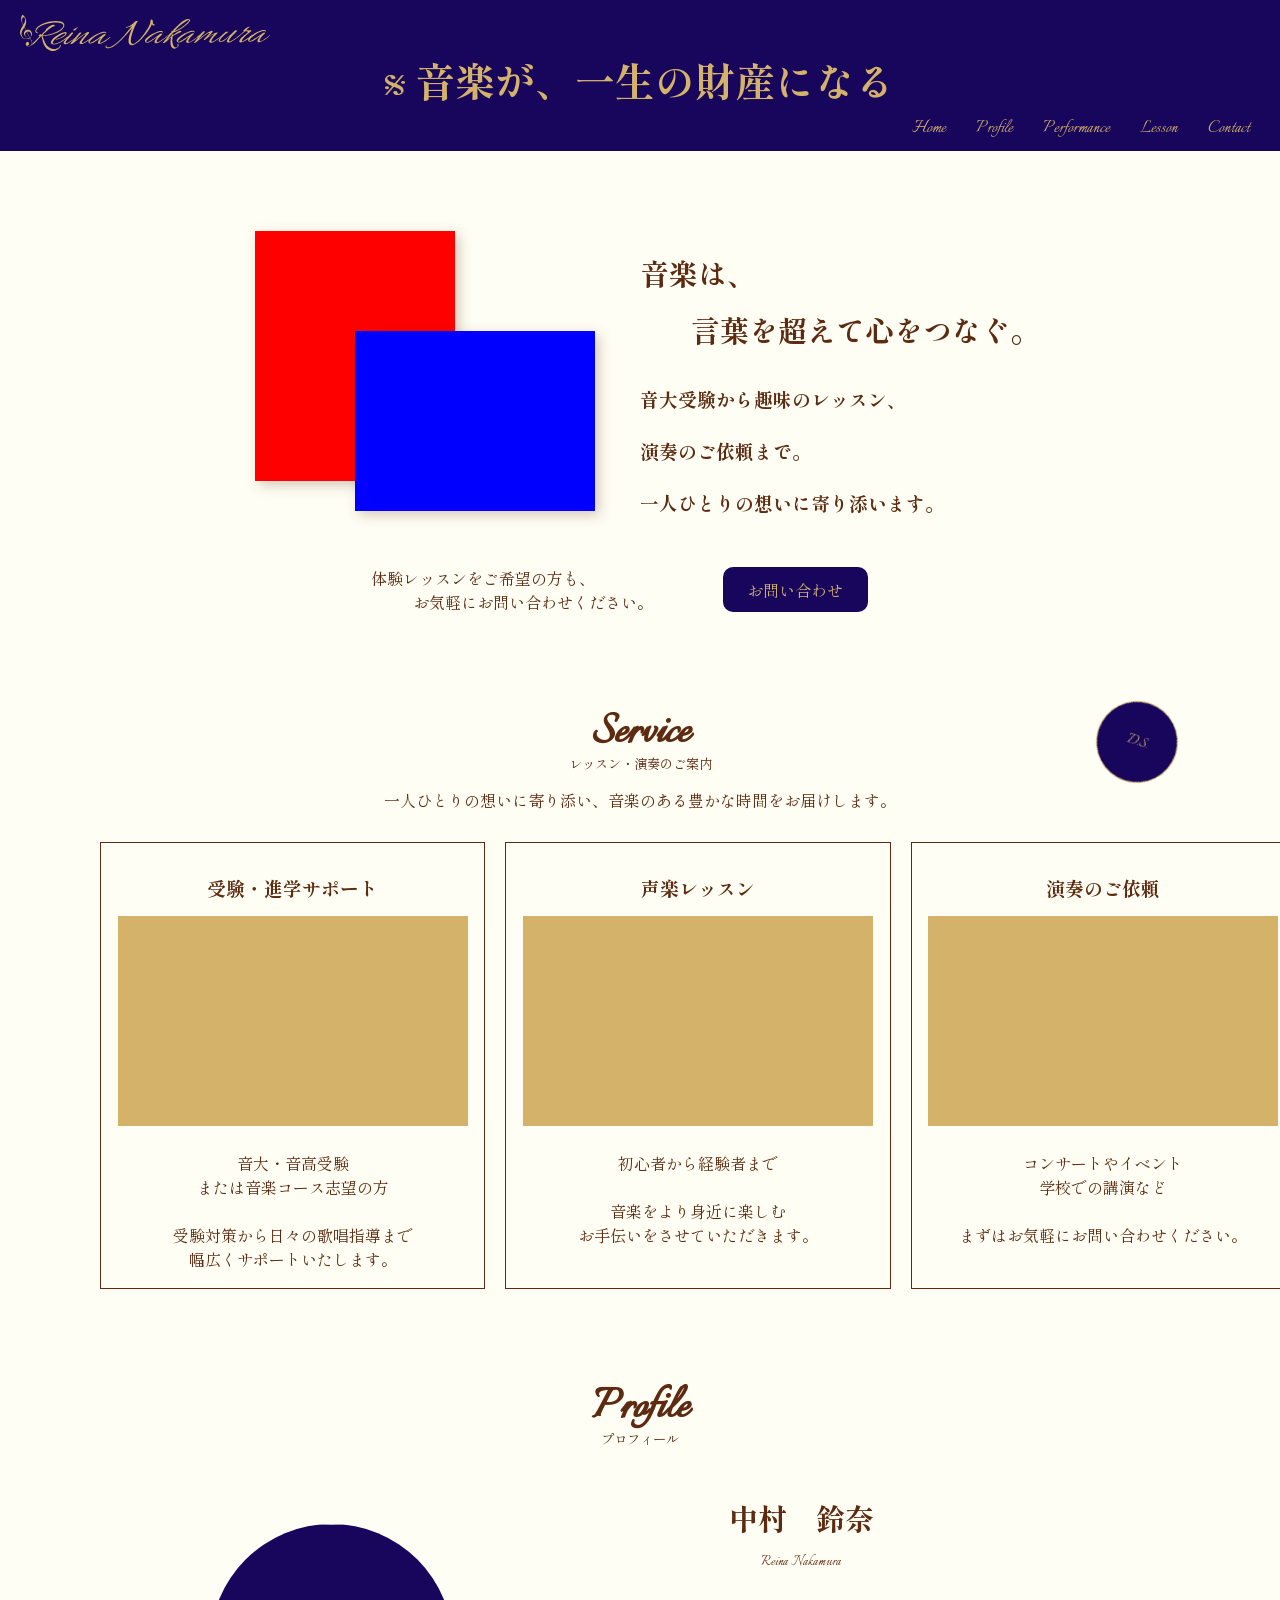
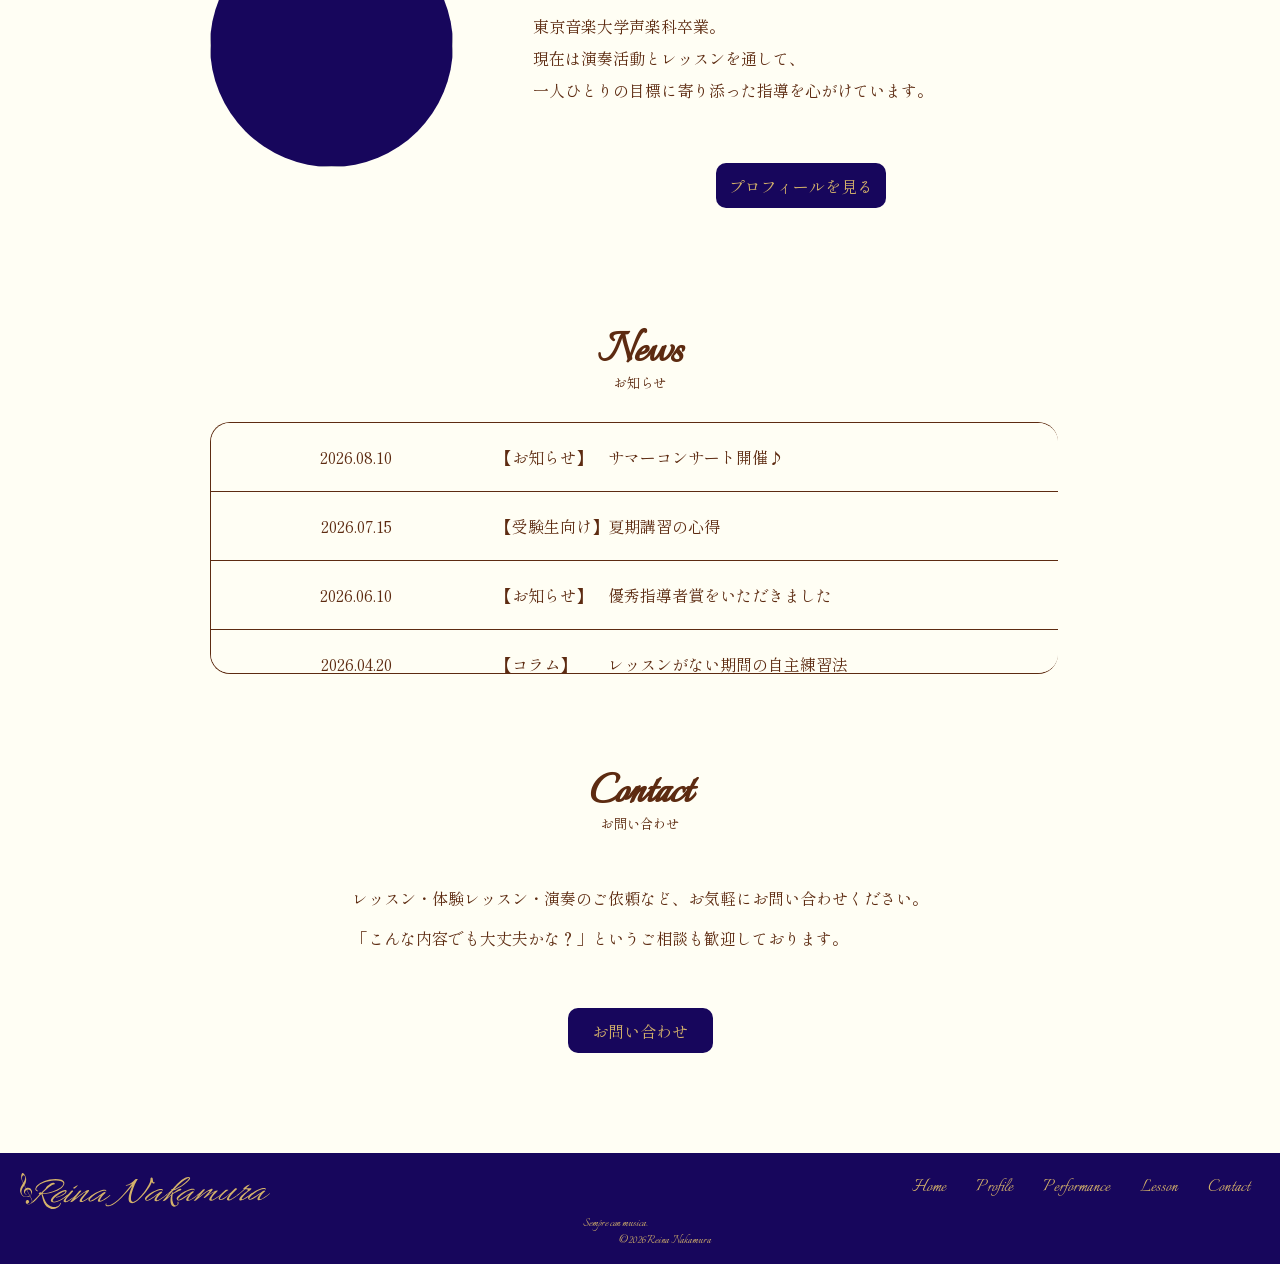
==== index.html @ 7257849a "Add files via upload" ====
<html>

<head>
    <meta charset="utf-8">
    <title>中村鈴奈　公式ウェブサイト</title>
    <link href="css/reset.css" rel="stylesheet" type="text/css">
    <link href="css/style.css" rel="stylesheet" type="text/css">
    <link href="css/anime.css" rel="stylesheet" type="text/css">
    <link rel="preconnect" href="https://fonts.googleapis.com">
    <link rel="preconnect" href="https://fonts.gstatic.com" crossorigin>
    <link
        href="https://fonts.googleapis.com/css2?family=Italianno&family=Shippori+Mincho:wght@400;500;600;700;800&display=swap"
        rel="stylesheet">
    <link rel="icon" type="image/x-icon" href="images/favicon.ico">
    <link rel="icon" type="image/png" sizes="16x16" href="images/favicon-16x16.png">
    <link rel="icon" type="image/png" sizes="32x32" href="images/favicon-32x32.png">
    <link rel="icon" type="image/png" sizes="48x48" href="images/favicon-48x48.png">
    <link rel="apple-touch-icon" sizes="180x180" href="images/apple-touch-icon-180x180.png">
    <link rel="manifest" href="images/site.webmanifest">
    <meta name="msapplication-config" content="/browserconfig.xml">
    <meta name="viewport" content="width=device-width, initial-scale=1.0">
</head>

<body>
    <header>
        <h1 class="logo"><img src="images/logo.svg" alt="中村鈴奈　公式ウェブサイト"></h1>
        <div class="header_title">
            <img src="images/segno.png" id="segno">
            <h2>音楽が、一生の財産になる</h2>
        </div>
        <input type="checkbox" id="menu-btn-check">
        <label for="menu-btn-check" class="menu-btn"><span></span></label>
        <nav class="nav">
            <li><a href="#fv" lang="en">Home</a></li>
            <li><a href="#profile" lang="en">Profile</a></li>
            <li><a href="#service" lang="en">Performance</a></li>
            <li><a href="#service" lang="en">Lesson</a></li>
            <li><a href="#contact" lang="en">Contact</a></li>
        </nav>
    </header>
    <main>
        <section id="fv" class="inner">
            <div class="fv">
                <div class="fv_img">
                    <div class="fvimg1"></div>
                    <div class="fvimg2"></div>
                </div>
                <div class="fv_text">
                    <h2 class="fv1">音楽は、</h2>
                    <h2 class="fv2">言葉を超えて心をつなぐ。</h2>
                    <h3 class="fv3">音大受験から趣味のレッスン、</h3>
                    <h3 class="fv4">演奏のご依頼まで。</h3>
                    <h3 class="fv5">一人ひとりの想いに寄り添います。</h3>
                </div>
            </div>
            <div class="fv_bottom">
                <div class="fv_bottom_left">
                    <p class="fv6">体験レッスンをご希望の方も、</p>
                    <p class="fv6_1">お気軽にお問い合わせください。</p>
                </div>
                <p class="fv7"><a href="contact/contact.html">お問い合わせ</a></p>
            </div>

        </section>
        <section id="service">
            <div class="sectiontitle">
                <h2 lang="en">Service</h2>
                <small>レッスン・演奏のご案内</small>
                <p>一人ひとりの想いに寄り添い、音楽のある豊かな時間をお届けします。</p>
            </div>
            <div class="service_grid">
                <a href="lesson/lesson.html" class="service_link">
                    <div class="service1">
                        <h3>受験・進学サポート</h3>
                        <div class="service_img"></div>
                        <div class="text1">
                            <p>音大・音高受験</p>
                            <p>または音楽コース志望の方</p><br>
                            <p>受験対策から日々の歌唱指導まで</p>
                            <p>幅広くサポートいたします。</p>
                        </div>
                    </div>
                </a>
                <a href="lesson/lesson.html" class="service_link">
                    <div class="service2">
                        <h3>声楽レッスン</h3>
                        <div class="service_img"></div>
                        <div class="text2">
                            <p>初心者から経験者まで</p><br>
                            <p>音楽をより身近に楽しむ</p>
                            <p>お手伝いをさせていただきます。</p>
                        </div>
                    </div>
                </a>
                <a href="performance/performance.html" class="service_link">
                    <div class="service3">
                        <h3>演奏のご依頼</h3>
                        <div class="service_img"></div>
                        <div class="text3">
                            <p>コンサートやイベント</p>
                            <p>学校での講演など</p><br>
                            <p>まずはお気軽にお問い合わせください。</p>
                        </div>
                    </div>
                </a>
            </div>
        </section>
        <section id="profile" class="inner">
            <div class="sectiontitle">
                <h2 lang="en">Profile</h2>
                <small>プロフィール</small>
            </div>
            <div class="profile_wrap">
                <div class="profile_img">
                    <img src="../../../../Downloads/1638365400811.jpg">
                </div>
                <div class="profile_text">
                    <div class="profile_name">
                        <h2>中村　鈴奈</h2>
                        <p lang="en">Reina Nakamura</p>
                    </div><br>
                    <p>東京音楽大学声楽科卒業。</p>
                    <p>現在は演奏活動とレッスンを通して、</p>
                    <p>一人ひとりの目標に寄り添った指導を心がけています。</p><br>
                    <a href="profile/profile.html">
                        <p class="profile_btn">プロフィールを見る</p>
                    </a>
                </div>
            </div>
        </section>
        <section id="news" class="inner">
            <div class="sectiontitle">
                <h2 lang="en">News</h2>
                <small>お知らせ</small>
            </div>
            <div class="news-flame">
                <div class="news-list">
                    <dl>
                        <dt>2026.08.10</dt>
                        <dd>【お知らせ】　サマーコンサート開催♪</dd>
                    </dl>
                    <dl>
                        <dt>2026.07.15</dt>
                        <dd>【受験生向け】夏期講習の心得</dd>
                    </dl>
                    <dl>
                        <dt>2026.06.10</dt>
                        <dd>【お知らせ】　優秀指導者賞をいただきました</dd>
                    </dl>
                    <dl>
                        <dt>2026.04.20</dt>
                        <dd>【コラム】　　レッスンがない期間の自主練習法</dd>
                    </dl>
                    <dl>
                        <dt>2026.04.01</dt>
                        <dd>【コラム】　　新学期スタート！</dd>
                    </dl>
                </div>
                <div class="scroll-space"></div>
            </div>
        </section>
        <section id="contact" class="inner">
            <div class="sectiontitle">
                <h2 lang="en">Contact</h2>
                <small>お問い合わせ</small>
            </div>
            <div class="contacttext">
                <p>レッスン・体験レッスン・演奏のご依頼など、お気軽にお問い合わせください。</p>
                <p>「こんな内容でも大丈夫かな？」というご相談も歓迎しております。</p>
            </div>
            <p class="contact_btn"><a href="contact/contact.html">お問い合わせ</a></p>
        </section>
        <div class="back_to_top">
            <a href="#segno">
                <p lang="en">D.S.</p>
            </a>
        </div>
    </main>
    <footer>
        <div>
            <h1 class="logo"><a href="#segno"><img src="images/logo.svg" alt="中村鈴奈　公式ウェブサイト"></a></h1>
            <nav>
                <li><a href="#segno" lang="en">Home</a></li>
                <li><a href="#profile" lang="en">Profile</a></li>
                <li><a href="#service" lang="en">Performance</a></li>
                <li><a href="#service" lang="en">Lesson</a></li>
                <li><a href="#contact" lang="en">Contact</a></li>
            </nav>
        </div>
        <p>
            <small class="italiano" lang="en">Sempre con musica.</small><br>
            <small class="copylight" lang="en">&copy;2026 Reina Nakamura</small>
        </p>
    </footer>
    <script src="js/jquery-4.0.0.min.js"></script>
    <script src="js/main.js"></script>
</body>

</html>
---- css/style.css ----
html {
    font-family: "Shippori Mincho", serif;
    background: #fffef4;
    color: #5d2b11;
    font-size: 62.5%;
    scroll-behavior: smooth;
}

:lang(en) {
    font-family: "Italianno", cursive;
}

body {
    font-size: 1.6rem;
}

a {
    color: #d4b26a;
}

h2 {
    font-size: 2.9rem;
}

h2:lang(en) {
    font-size: 5rem;
    line-height: 0.8;
}

#menu-btn-check {
    display: none;
}

header {
    width: 100vw;
    background: #17065c;
    color: #d4b26a;
}

header h1 img {
    width: 250px;
    padding: 15px 0 0 20px;
}

.header_title {
    display: flex;
    justify-content: center;
    align-items: center;
}

.header_title img {
    width: 20px;
    height: 20px;
    padding: 10px 10px 0 0;
}

header h2 {
    font-size: 4rem;
}

header nav {
    display: flex;
    justify-content: flex-end;
    padding: 0 15px 10px 15px;
}

header li {
    padding: 0 15px 0;
    font-size: 2rem;
}

#segno {
    scroll-margin-top: 65px;
}

.inner {
    max-width: 860px;
    width: min(90%, 860px);
    margin: auto;
}

#fv {
    margin-top: 100px;
}

.fv {
    display: grid;
    grid-template-columns: 1fr 1fr;
}

.fv_img {
    display: grid;
    position: relative;
    width: 100%;
    justify-items: center;
    gap: 12px;
}

.fvimg1 {
    width: 200px;
    height: 250px;
    background: red;
    position: relative;
    transform: translateX(-70px)translateY(-20px);
    box-shadow: 4px 4px 12px rgba(93, 43, 17, .25);
}

.fvimg2 {
    width: 240px;
    height: 180px;
    background: blue;
    position: absolute;
    transform: translateX(50px)translateY(80px);
    box-shadow: 4px 4px 12px rgba(93, 43, 17, .25);
}

.fv_text {
    display: grid;
    gap: 25px;
}

.fv1 {
    justify-self: start;
}

.fv2 {
    justify-self: start;
    margin-left: 4vw;
    transform: translateY(-10px);
}

.fv3,
.fv4,
.fv5 {
    justify-self: start;
}

.fv_bottom {
    display: flex;
    justify-content: center;
    align-items: center;
    margin-top: 50px;
    gap: 70px;
}

.fv7 {
    display: grid;
    width: 145px;
    height: 45px;
    background-color: #17065c;
    color: #d4b26a;
    border-radius: 10px;
}

.fv7 a {
    display: grid;
    place-items: center;
    width: 100%;
    height: 100%;
}

.fv6 {
    text-align: center;
    transform: translateX(-50px);
}

.fv6_1 {
    text-align: center;
}

.contact_btn {
    display: flex;
    width: 145px;
    height: 45px;
    background-color: #17065c;
    color: #d4b26a;
    justify-content: center;
    align-items: center;
    border-radius: 10px;
    margin-top: 50px;
}

#service {
    margin-top: 100px;
}

.sectiontitle {
    display: block;
    text-align: center;
    margin-bottom: 30px;
}

.sectiontitle small {
    display: block;
    margin-bottom: 15px;
}

.service_grid {
    display: grid;
    grid-template-columns: repeat(3, 1fr);
    gap: 10px 20px;
    justify-content: space-evenly;
    margin: 0 100px;
}

.service_img {
    width: 350px;
    aspect-ratio: 5/3;
    background-color: #d4b26a;
    margin: 10px auto 25px;
}

.service1,
.service2,
.service3 {
    padding: clamp(10px, 1.3vw, 38px);
}

.service1 h3,
.service2 h3,
.service3 h3 {
    text-align: center;
    margin: 1.5rem 0;
}

.text1 {
    text-align: center;
}

.text2,
.text3 {
    text-align: center;
}

#profile {
    margin-top: 100px;
}

.profile_wrap {
    display: flex;
    align-items: center;
    justify-content: space-between;
    gap: 80px;
}

.profile_img {
    width: 350px;
    aspect-ratio: 1;
    background-color: #17065c;
    border-radius: 50%;
    transform: translateY(-10px);
}

.profile_img img {
    width: 100%;
    height: 100%;
    object-fit: cover;
    border-radius: 50%;
}

.profile_name {
    text-align: center;
}

.profile_text {
    width: clamp(90%, 430px, 500px);
    margin-top: 10px;
    line-height: 2;
}

.profile_btn {
    display: flex;
    width: 170px;
    height: 45px;
    background-color: #17065c;
    color: #d4b26a;
    justify-content: center;
    align-items: center;
    border-radius: 10px;
    margin: 25px auto;
    text-align: center;
}

#news {
    margin-top: 100px;
}

.news-list {
    border: 1px solid #5d2b11;
    border-right: none;
    border-radius: 20px;
    overflow: hidden;
}

.news-flame {
    display: grid;
    grid-template-columns: 1fr 12px;
}

.news-list dl {
    display: grid;
    grid-template-columns: 250px 1fr;
    gap: 10px 15px;
    background: #fffef4;
    padding: 12px 20px;
    border-bottom: 1px solid #5d2b11;
}

.news-list dt {
    text-align: center;
}

.news-list dt,
.news-list dd {
    padding: 10px 0;
}

.news-list {
    height: 250px;
    overflow-y: auto;
    overflow-x: hidden;
}

#contact {
    margin-top: 100px;
    display: flex;
    flex-direction: column;
    justify-content: center;
    align-items: center;
}

.contacttext {
    line-height: 2.5;
}

.back_to_top {
    display: flex;
    align-items: center;
    justify-content: center;
    width: 80px;
    height: 80px;
    border-radius: 50%;
    background: #17065c;
    color: #d4b26a;
    border: #d4b26a 1px solid;
    position: fixed;
    bottom: 13%;
    right: 8%;
    transform: rotate(0.05turn);
    transition: .3s;
}

.back_to_top a {
    display: flex;
    justify-content: center;
    align-items: center;
    width: 100%;
    height: 100%;
    position: relative;
}

footer {
    width: 100vw;
    margin-top: 100px;
    background: #17065c;
    color: #d4b26a;
}

footer div {
    display: flex;
    justify-content: space-between;
}

footer h1 img {
    width: 250px;
    padding: 20px 0 0 20px;
}

footer nav {
    display: flex;
    justify-content: flex-end;
    padding: 15px;
}

footer li {
    padding: 0 15px 0;
    font-size: 2rem;
}

footer p {
    text-align: center;
    padding-bottom: 15px;
}

footer .italiano {
    padding-right: 50px;
}

footer .copylight {
    padding-left: 50px;
}

#title {
    height: 80vh;
    display: flex;
    align-items: center;
    justify-content: center;
}

#title img {
    position: relative;
    width: 45vw;
    opacity: 0.75;
}

.titletext {
    position: absolute;
    text-align: center;
}

.titletext h2 {
    font-size: 7rem;
}

.titletext small {
    font-size: 120%;
    line-height: 0.8;
}

/* -----mediaquery----- */

@media (max-width:768px) {

    header h1 img {
        width: 150px;
        padding: 15px 0 0 20px;
    }

    header h2 {
        font-size: 2rem;
    }

    .header_title img {
        width: 10px;
        aspect-ratio: 1/1;
    }

    .nav {
        display: block;
        width: 100vw;
        height: 100%;
        position: fixed;
        top: 0;
        left: 0;
        z-index: 80;
        background-color: #000;
    }

    .nav li {
        padding: 70px 10px 0;
    }

    .nav li {
        border-bottom: solid 1px #fff;
        list-style: none;
    }

    .nav li a {
        display: block;
        width: 100%;
        font-size: 15px;
        box-sizing: border-box;
        color: #fff !important;
        text-decoration: none;
        padding: 9px 15px 10px 0;
        position: relative;
        margin: 0;
    }

    .nav li a::before {
        content: "";
        width: 7px;
        height: 7px;
        border-top: solid 2px #fff;
        border-right: solid 2px #fff;
        transform: rotate(45deg);
        position: absolute;
        right: 11px;
        top: 16px;
    }

    .nav {
        width: 100%;
        height: 100%;
        position: fixed;
        top: 0;
        left: 100%;
        z-index: 80;
        background: rgba(0, 0, 0, 0.5);
        transition: all 0.5s;
    }

    #menu-btn-check:checked~.nav {
        left: 0;
    }

    .menu-btn {
        position: fixed;
        top: 10px;
        right: 10px;
        display: flex;
        height: 50px;
        width: 50px;
        justify-content: center;
        align-items: center;
        z-index: 100;
        background-color: #000;
    }

    .menu-btn span,
    .menu-btn span:before,
    .menu-btn span:after {
        content: '';
        display: block;
        height: 3px;
        width: 25px;
        border-radius: 3px;
        background-color: #fff;
        position: absolute;
    }

    .menu-btn span:before {
        bottom: 8px;
    }

    .menu-btn span:after {
        top: 8px;
    }

    #menu-btn-check {
        display: none;
    }

    #menu-btn-check:checked~.menu-btn span {
        background-color: rgba(255, 255, 255, 0);
    }

    #menu-btn-check:checked~.menu-btn span::before {
        bottom: 0;
        transform: rotate(45deg);
    }

    #menu-btn-check:checked~.menu-btn span::after {
        top: 0;
        transform: rotate(-45deg);
    }

    .fv {
        grid-template-columns: 1fr;
    }

    .fv_bottom {
        flex-direction: column;
    }

    .service_grid {
        grid-template-columns: 1fr;
        margin: auto;
    }

    .profile_wrap {
        flex-direction: column;
    }

    .news-list dl {
        grid-template-columns: .3fr .7fr;
    }

    footer div {
        flex-direction: column;
    }

    .back_to_top {
        transform: scale(0.7) rotate(0.05turn);
    }
}
---- css/anime.css ----
li {
    transition: transform 0.2s ease-in-out;
}

li:hover {
    transform: scale(1.2);
}

a:link,
a:visited {
    text-decoration: none;
}

.contact_btn:hover,
.fv7:hover,
.profile_btn:hover {
    box-shadow: 2px 2px 2px 2px rgba(23, 13, 44, 0.8);
}

.contact_btn:active,
.fv7:active {
    transform: translateX(2px) translateY(2px);
    border-bottom: none;
}

.contact_btn,
.fv7,
.profile_btn {
    transition:
        background 0.5s,
        box-shadow 0.5s,
        color 0.5s,
        transform 0.1s;
}

.service_link:hover {
    transform: scale(1.03) translateY(-3px);
    transition: all 0.5s;
}

.service_link:active {
    transform: scale(1.03) translateY(0);
    transition: transform 0.5s;
}

.service_link:link,
.service_link:visited {
    color: #5d2b11;
    border: 1.5px solid #5d2b11;
}

.profile_btn:active {
    transform: translateX(2px) translateY(2px);
    border-bottom: none;
}

.news-list::-webkit-scrollbar {
    width: 8px;
}

.news-list::-webkit-scrollbar-track {
    background: #f5f5f5;
    border-radius: 5px;
}

.news-list::-webkit-scrollbar-thumb {
    background: #5d2b11;
    border-radius: 10px;
}

.news-list::-webkit-scrollbar-thumb:hover {
    background: #683012;
}

.news-list dl:last-child {
    border-bottom: none;
}

.back_to_top:hover p {
    font-size: 0;
}

.back_to_top a::after {
    content: "Dal Segno\A ↑Top";
    white-space: pre;
    position: absolute;
    opacity: 0;
    font-size: 12px;
    line-height: 1.4;
    text-align: center;
    transition: .3s;
    pointer-events: none;
}

.back_to_top a:hover::after {
    opacity: 1;
    transform: translateY(0);
}

.back_to_top:active {
    transform: rotate(0.05turn) translateY(4px);
}

@media (max-width:768px) {
    li:hover {
        transform: scale(1);
    }
}
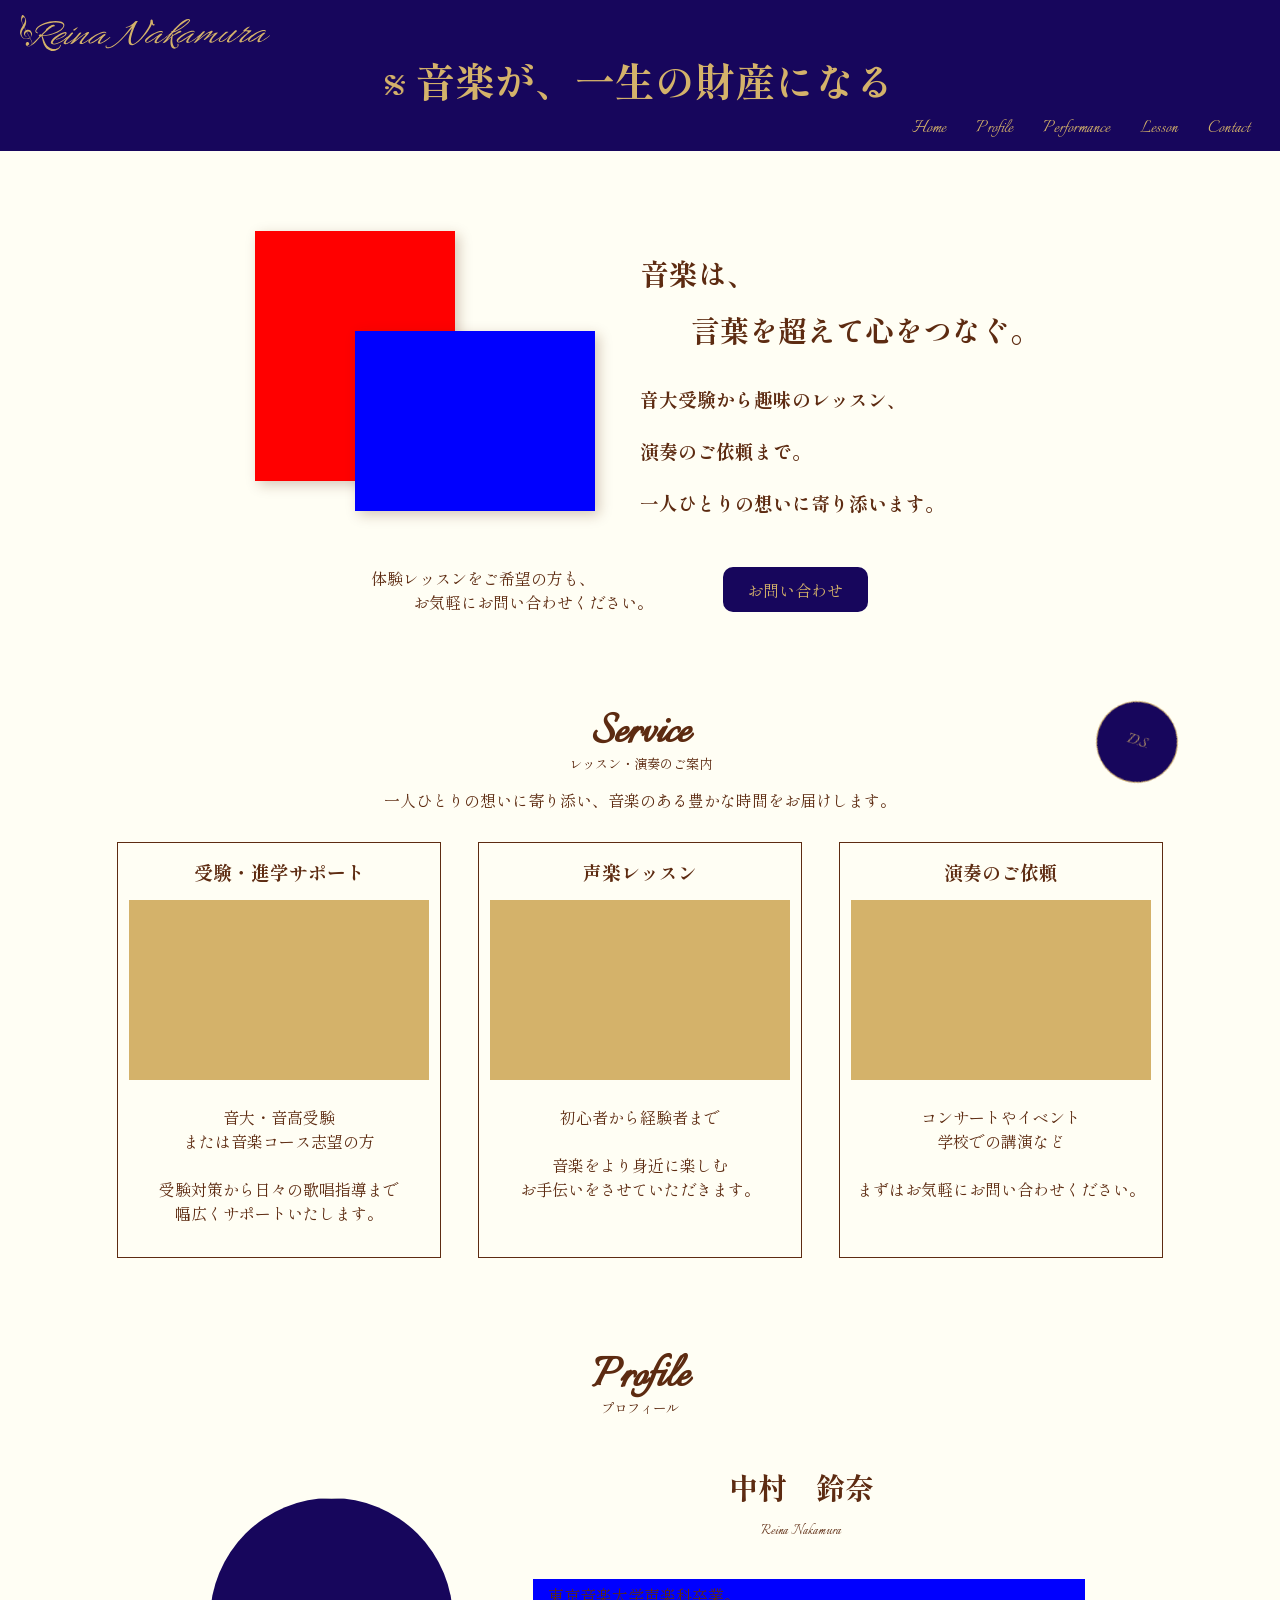
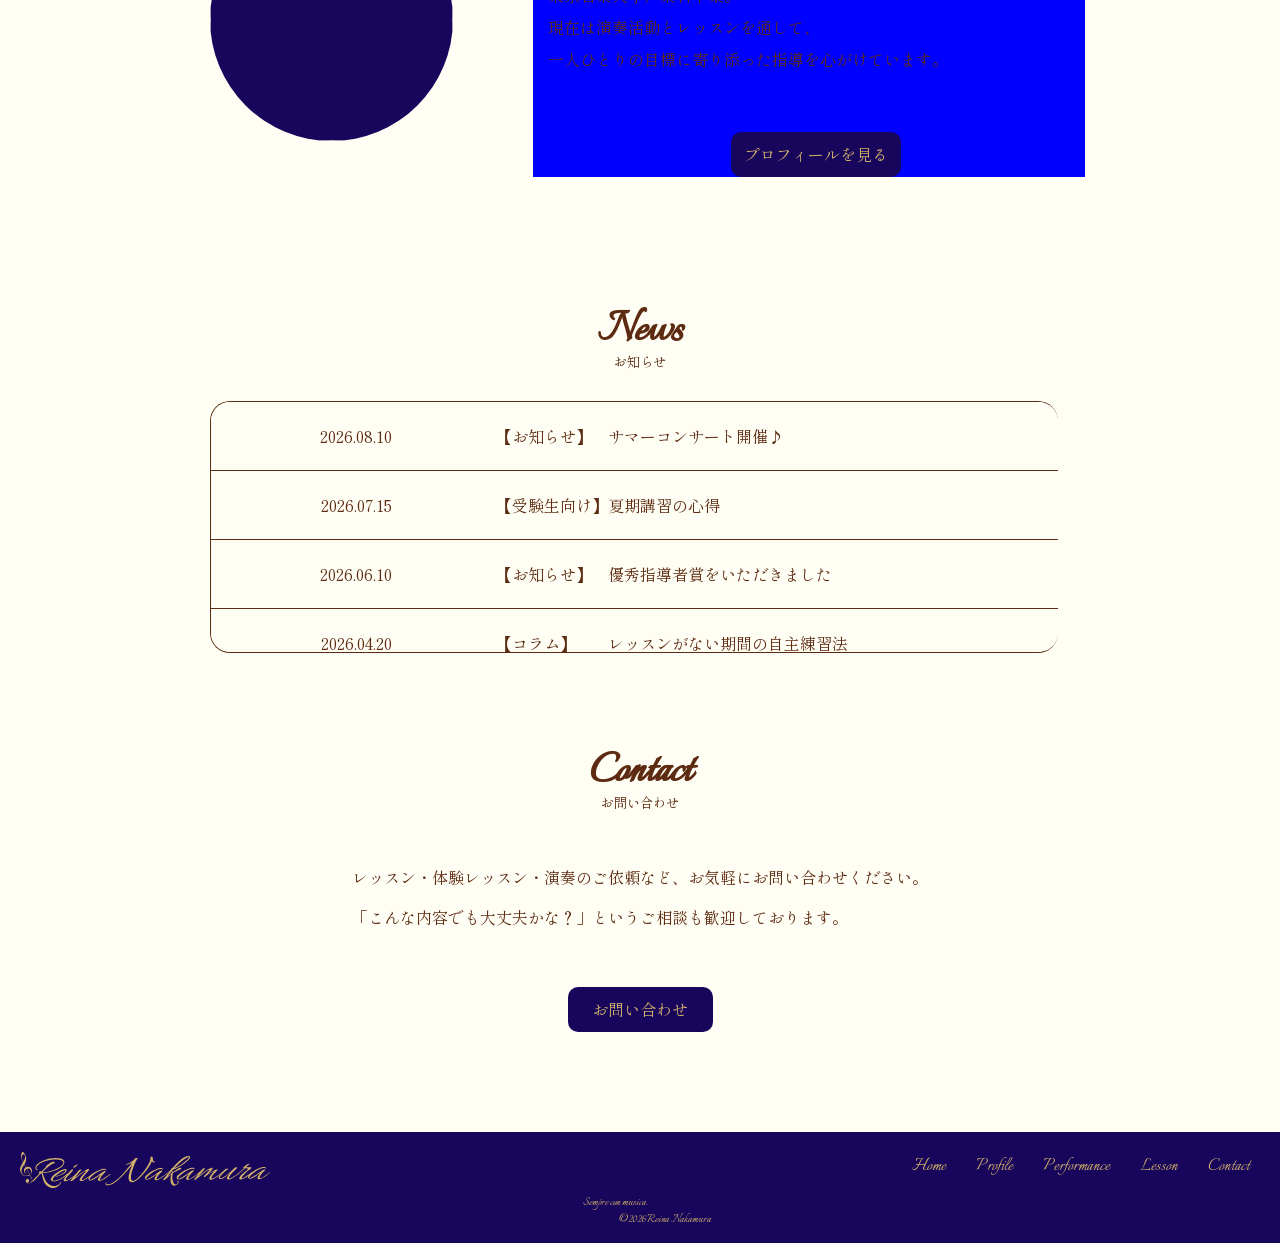
==== commit e35fdd45: "Add files via upload" ====
--- a/index.html
+++ b/index.html
@@ -119,12 +119,14 @@
                         <h2>中村　鈴奈</h2>
                         <p lang="en">Reina Nakamura</p>
                     </div><br>
-                    <p>東京音楽大学声楽科卒業。</p>
-                    <p>現在は演奏活動とレッスンを通して、</p>
-                    <p>一人ひとりの目標に寄り添った指導を心がけています。</p><br>
-                    <a href="profile/profile.html">
-                        <p class="profile_btn">プロフィールを見る</p>
-                    </a>
+                    <div class="profile_bottom">
+                        <p>東京音楽大学声楽科卒業。</p>
+                        <p>現在は演奏活動とレッスンを通して、</p>
+                        <p>一人ひとりの目標に寄り添った指導を心がけています。</p><br>
+                        <a href="profile/profile.html">
+                            <p class="profile_btn">プロフィールを見る</p>
+                        </a>
+                    </div>
                 </div>
             </div>
         </section>
--- a/css/style.css
+++ b/css/style.css
@@ -187,7 +187,7 @@
 .sectiontitle {
     display: block;
     text-align: center;
-    margin-bottom: 30px;
+    margin:0 15px 30px;
 }
 
 .sectiontitle small {
@@ -197,23 +197,17 @@
 
 .service_grid {
     display: grid;
-    grid-template-columns: repeat(3, 1fr);
+    grid-template-columns: repeat(3, 30%);
     gap: 10px 20px;
     justify-content: space-evenly;
     margin: 0 100px;
 }
 
 .service_img {
-    width: 350px;
+    width: 300px;
     aspect-ratio: 5/3;
     background-color: #d4b26a;
-    margin: 10px auto 25px;
-}
-
-.service1,
-.service2,
-.service3 {
-    padding: clamp(10px, 1.3vw, 38px);
+    margin: 0 auto 25px;
 }
 
 .service1 h3,
@@ -223,13 +217,11 @@
     margin: 1.5rem 0;
 }
 
-.text1 {
-    text-align: center;
-}
-
+.text1,
 .text2,
 .text3 {
     text-align: center;
+    margin-bottom: 2.5vw;
 }
 
 #profile {
@@ -264,8 +256,14 @@
 
 .profile_text {
     width: clamp(90%, 430px, 500px);
-    margin-top: 10px;
+    margin: 10px 0;
     line-height: 2;
+}
+
+.profile_bottom {
+    width: 100%;
+    padding-left: 15px;
+    background-color: blue;
 }
 
 .profile_btn {
@@ -565,7 +563,11 @@
 
     .service_grid {
         grid-template-columns: 1fr;
-        margin: auto;
+        margin: 25px 50px;
+    }
+
+    .service_img {
+        margin: 25px auto;
     }
 
     .profile_wrap {
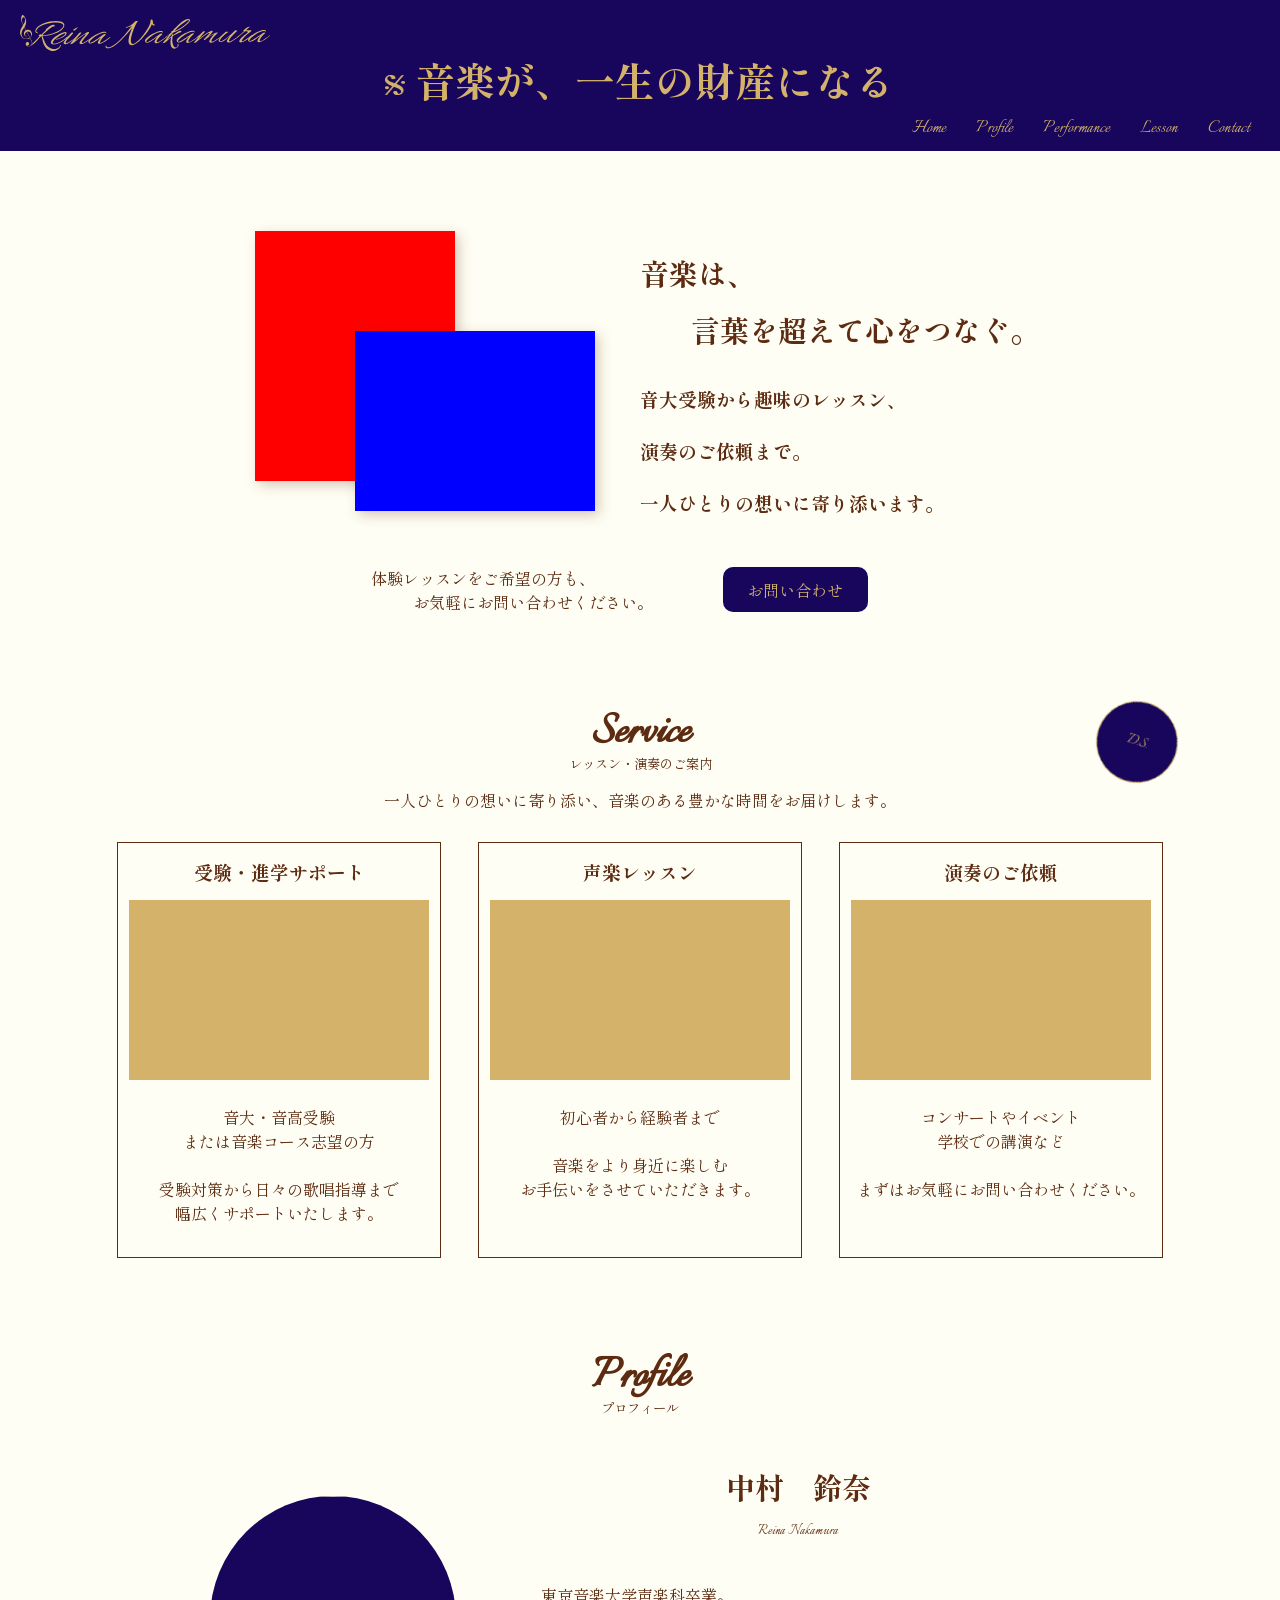
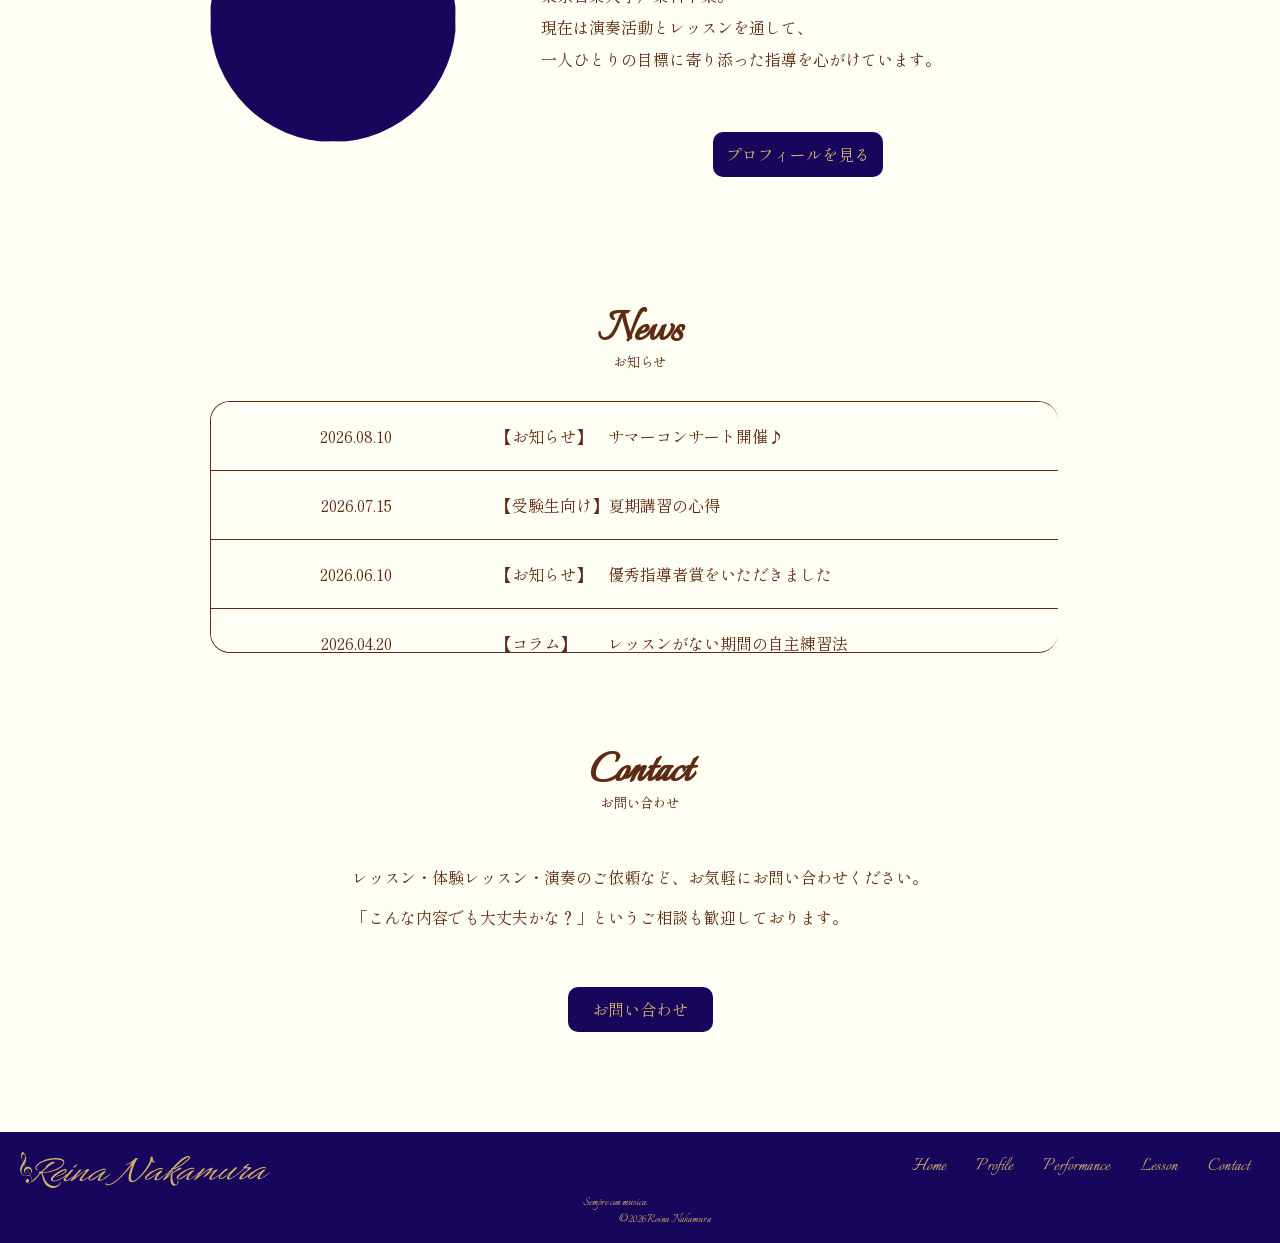
==== commit 3e713394: "Add files via upload" ====
--- a/index.html
+++ b/index.html
@@ -123,10 +123,10 @@
                         <p>東京音楽大学声楽科卒業。</p>
                         <p>現在は演奏活動とレッスンを通して、</p>
                         <p>一人ひとりの目標に寄り添った指導を心がけています。</p><br>
-                        <a href="profile/profile.html">
-                            <p class="profile_btn">プロフィールを見る</p>
-                        </a>
-                    </div>
+                    </div>
+                    <a href="profile/profile.html">
+                        <p class="profile_btn">プロフィールを見る</p>
+                    </a>
                 </div>
             </div>
         </section>
--- a/css/style.css
+++ b/css/style.css
@@ -187,7 +187,7 @@
 .sectiontitle {
     display: block;
     text-align: center;
-    margin:0 15px 30px;
+    margin: 0 15px 30px;
 }
 
 .sectiontitle small {
@@ -232,7 +232,7 @@
     display: flex;
     align-items: center;
     justify-content: space-between;
-    gap: 80px;
+    gap: 70px;
 }
 
 .profile_img {
@@ -263,7 +263,6 @@
 .profile_bottom {
     width: 100%;
     padding-left: 15px;
-    background-color: blue;
 }
 
 .profile_btn {
@@ -574,6 +573,10 @@
         flex-direction: column;
     }
 
+    .profile_img {
+        transform: scale(0.8);
+    }
+
     .news-list dl {
         grid-template-columns: .3fr .7fr;
     }
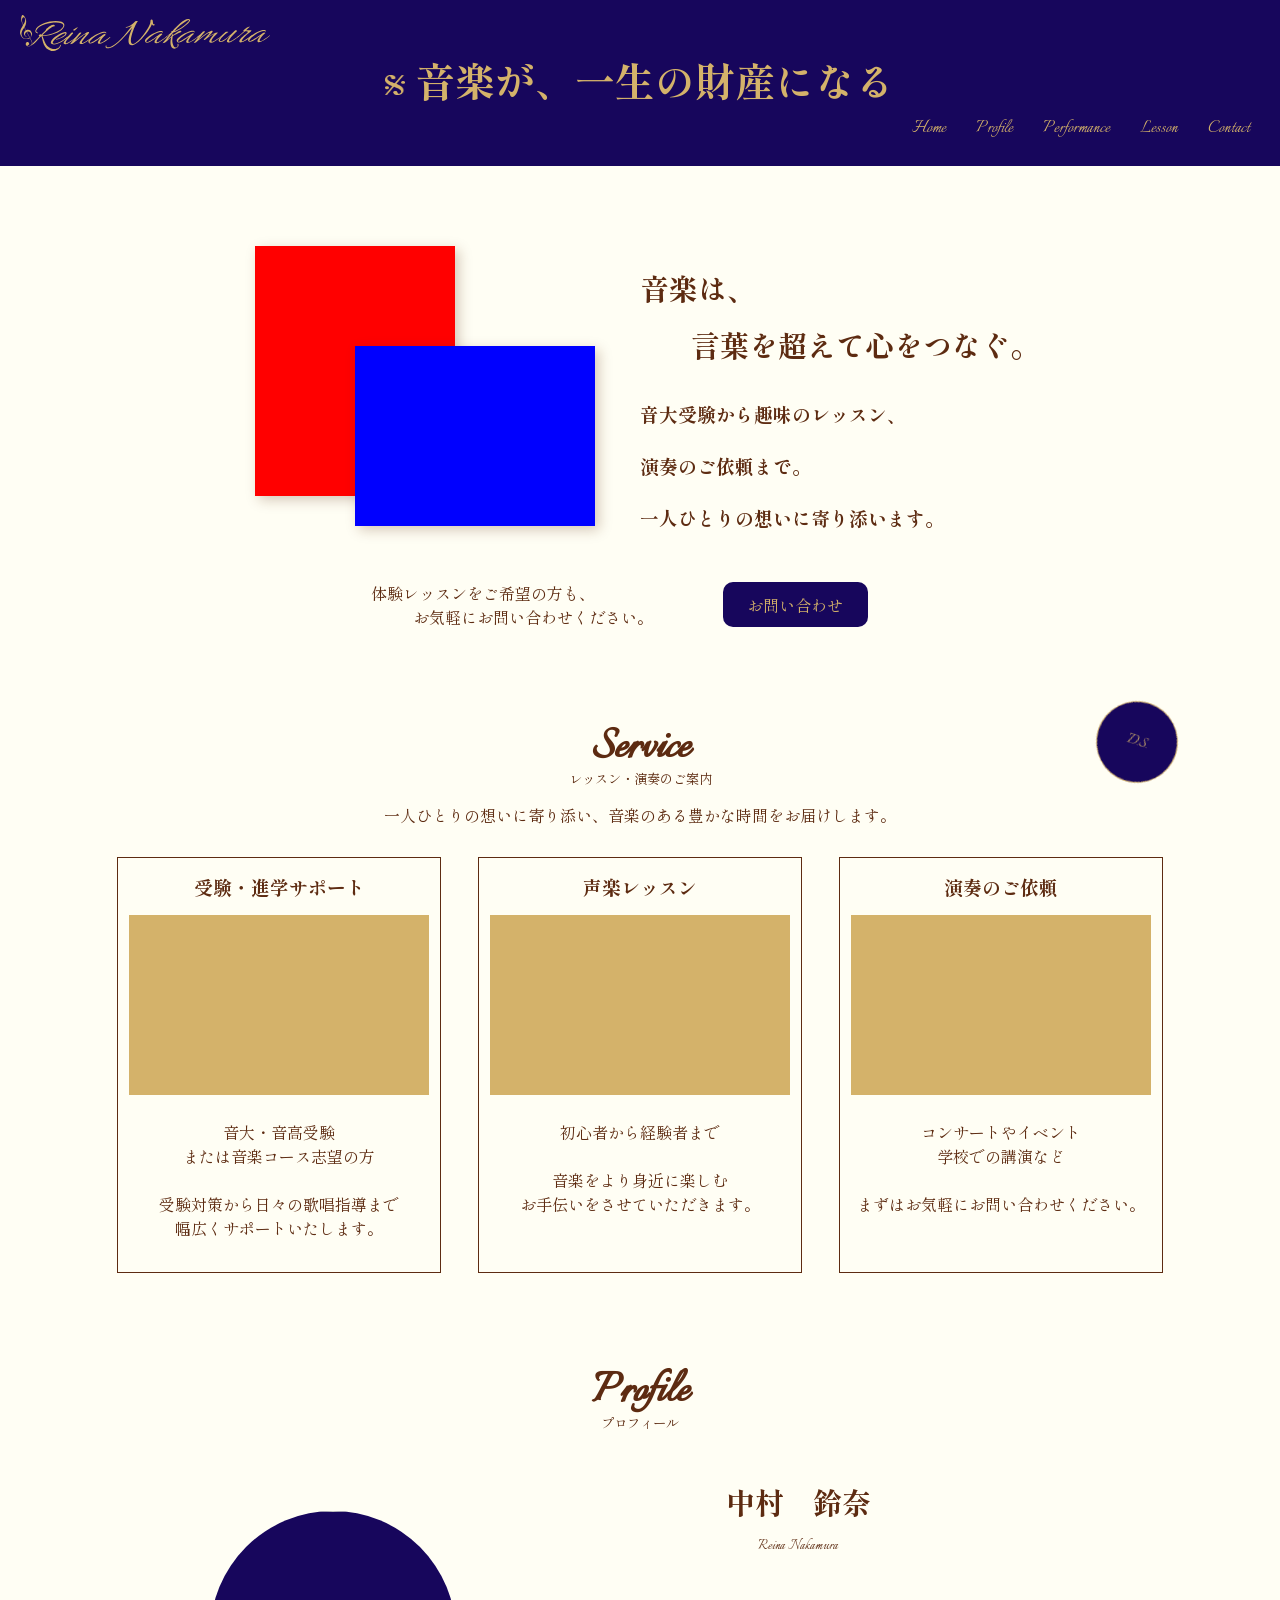
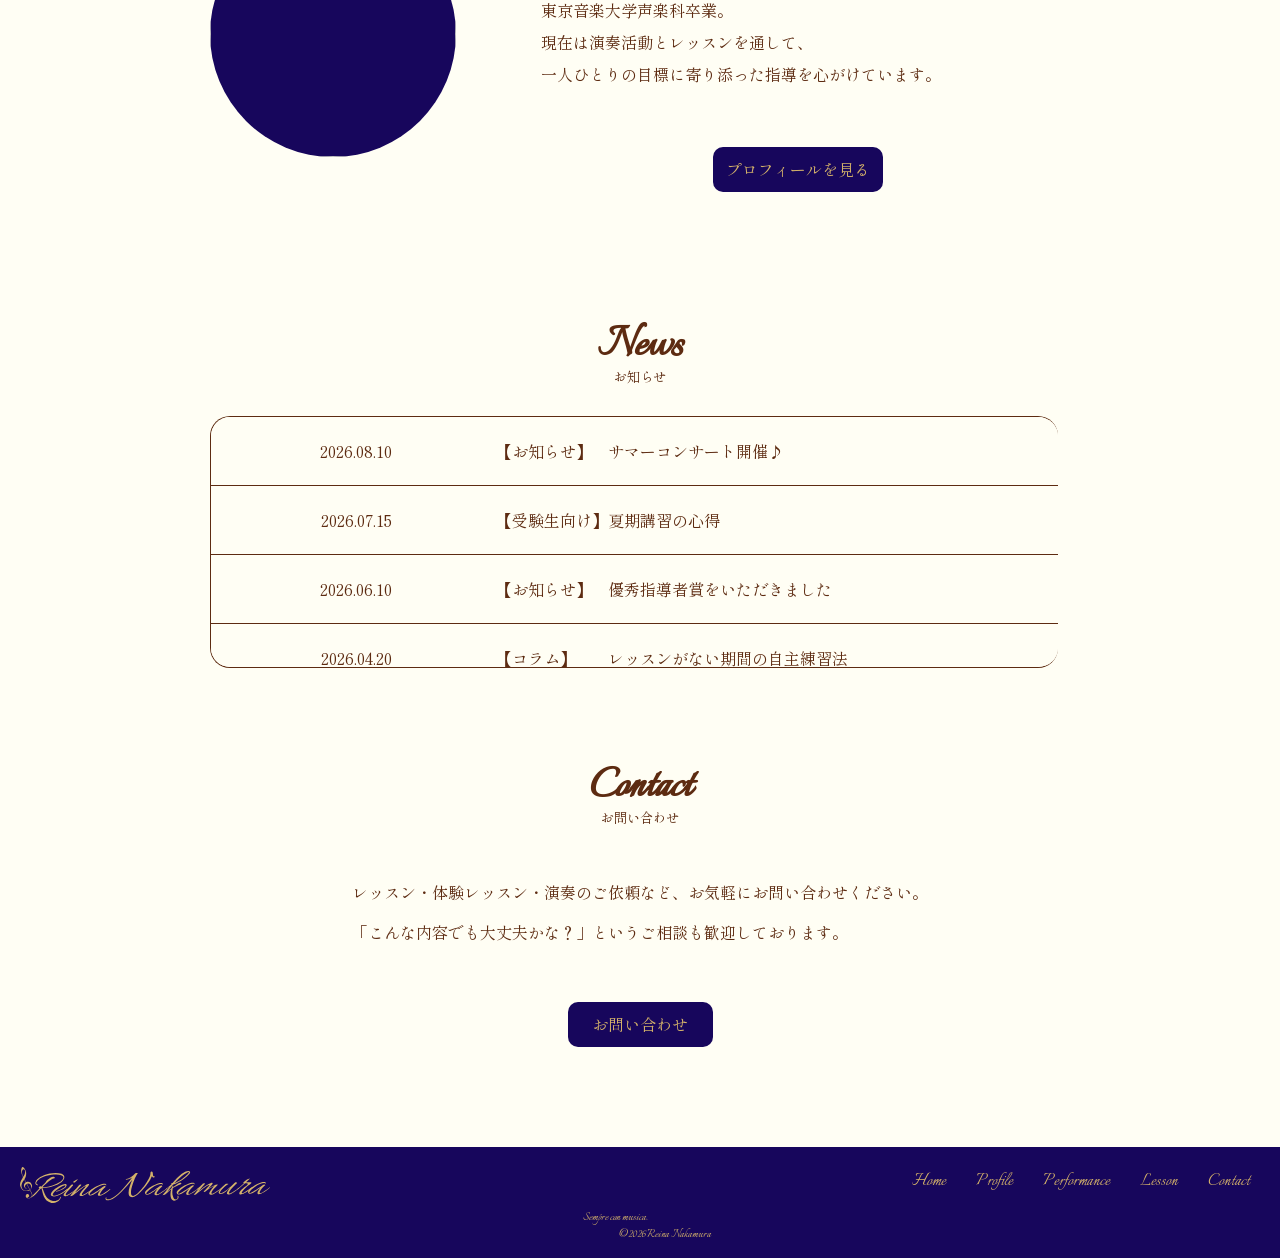
==== commit 58e035c7: "Add files via upload" ====
--- a/index.html
+++ b/index.html
@@ -195,7 +195,7 @@
         </p>
     </footer>
     <script src="js/jquery-4.0.0.min.js"></script>
-    <script src="js/main.js"></script>
+    <script src="js/anime.js"></script>
 </body>
 
 </html>
--- a/css/style.css
+++ b/css/style.css
@@ -35,6 +35,7 @@
     width: 100vw;
     background: #17065c;
     color: #d4b26a;
+    padding-bottom: 15px;
 }
 
 header h1 img {
@@ -439,62 +440,52 @@
 
     .header_title img {
         width: 10px;
-        aspect-ratio: 1/1;
     }
 
     .nav {
         display: block;
-        width: 100vw;
-        height: 100%;
-        position: fixed;
-        top: 0;
-        left: 0;
-        z-index: 80;
-        background-color: #000;
-    }
-
-    .nav li {
-        padding: 70px 10px 0;
-    }
-
-    .nav li {
-        border-bottom: solid 1px #fff;
-        list-style: none;
-    }
-
-    .nav li a {
-        display: block;
-        width: 100%;
-        font-size: 15px;
-        box-sizing: border-box;
-        color: #fff !important;
-        text-decoration: none;
-        padding: 9px 15px 10px 0;
-        position: relative;
-        margin: 0;
-    }
-
-    .nav li a::before {
-        content: "";
-        width: 7px;
-        height: 7px;
-        border-top: solid 2px #fff;
-        border-right: solid 2px #fff;
-        transform: rotate(45deg);
-        position: absolute;
-        right: 11px;
-        top: 16px;
-    }
-
-    .nav {
         width: 100%;
         height: 100%;
         position: fixed;
         top: 0;
         left: 100%;
         z-index: 80;
-        background: rgba(0, 0, 0, 0.5);
+        background: rgba(13, 3, 51, 0.5);
         transition: all 0.5s;
+        border: #d4b26a 1px solid;
+    }
+
+    .nav li {
+        padding: 70px 10px 0;
+    }
+
+    .nav li {
+        border-bottom: solid 1px #d4b26a;
+        list-style: none;
+    }
+
+    .nav li a {
+        display: block;
+        width: 100%;
+        font-size: 30px;
+        box-sizing: border-box;
+        color: #d4b26a !important;
+        text-decoration: none;
+        padding: 9px 15px 10px 0;
+        position: relative;
+        margin: 0;
+    }
+
+    .nav li a::before {
+        content: "";
+        width: 7px;
+        height: 7px;
+        border-top: solid 2px #d4b26a;
+        border-right: solid 2px #d4b26a;
+        transform: rotate(45deg);
+        position: absolute;
+        right: 11px;
+        top: 16px;
     }
 
     #menu-btn-check:checked~.nav {
@@ -511,7 +502,8 @@
         justify-content: center;
         align-items: center;
         z-index: 100;
-        background-color: #000;
+        background-color: #17065c;
+        border: #d4b26a 0.5px solid;
     }
 
     .menu-btn span,
@@ -522,7 +514,7 @@
         height: 3px;
         width: 25px;
         border-radius: 3px;
-        background-color: #fff;
+        background-color: #d4b26a;
         position: absolute;
     }
 
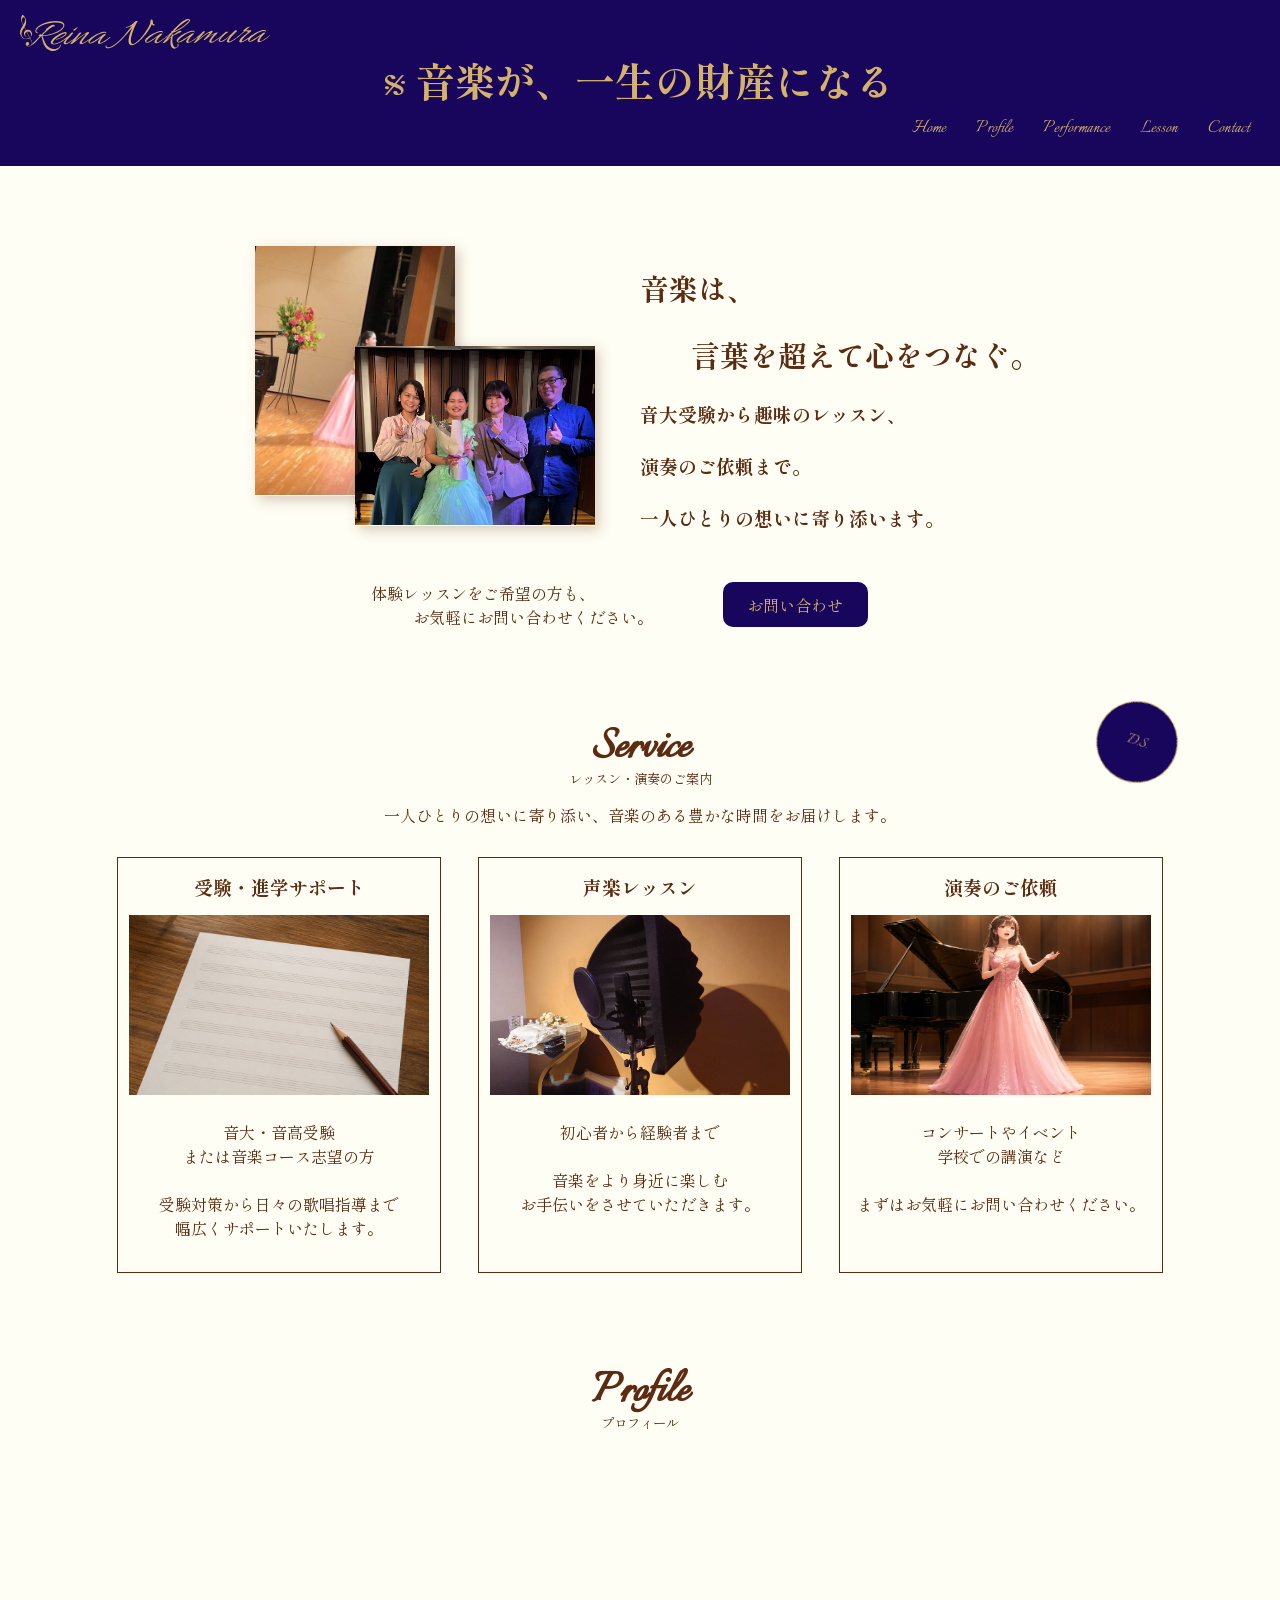
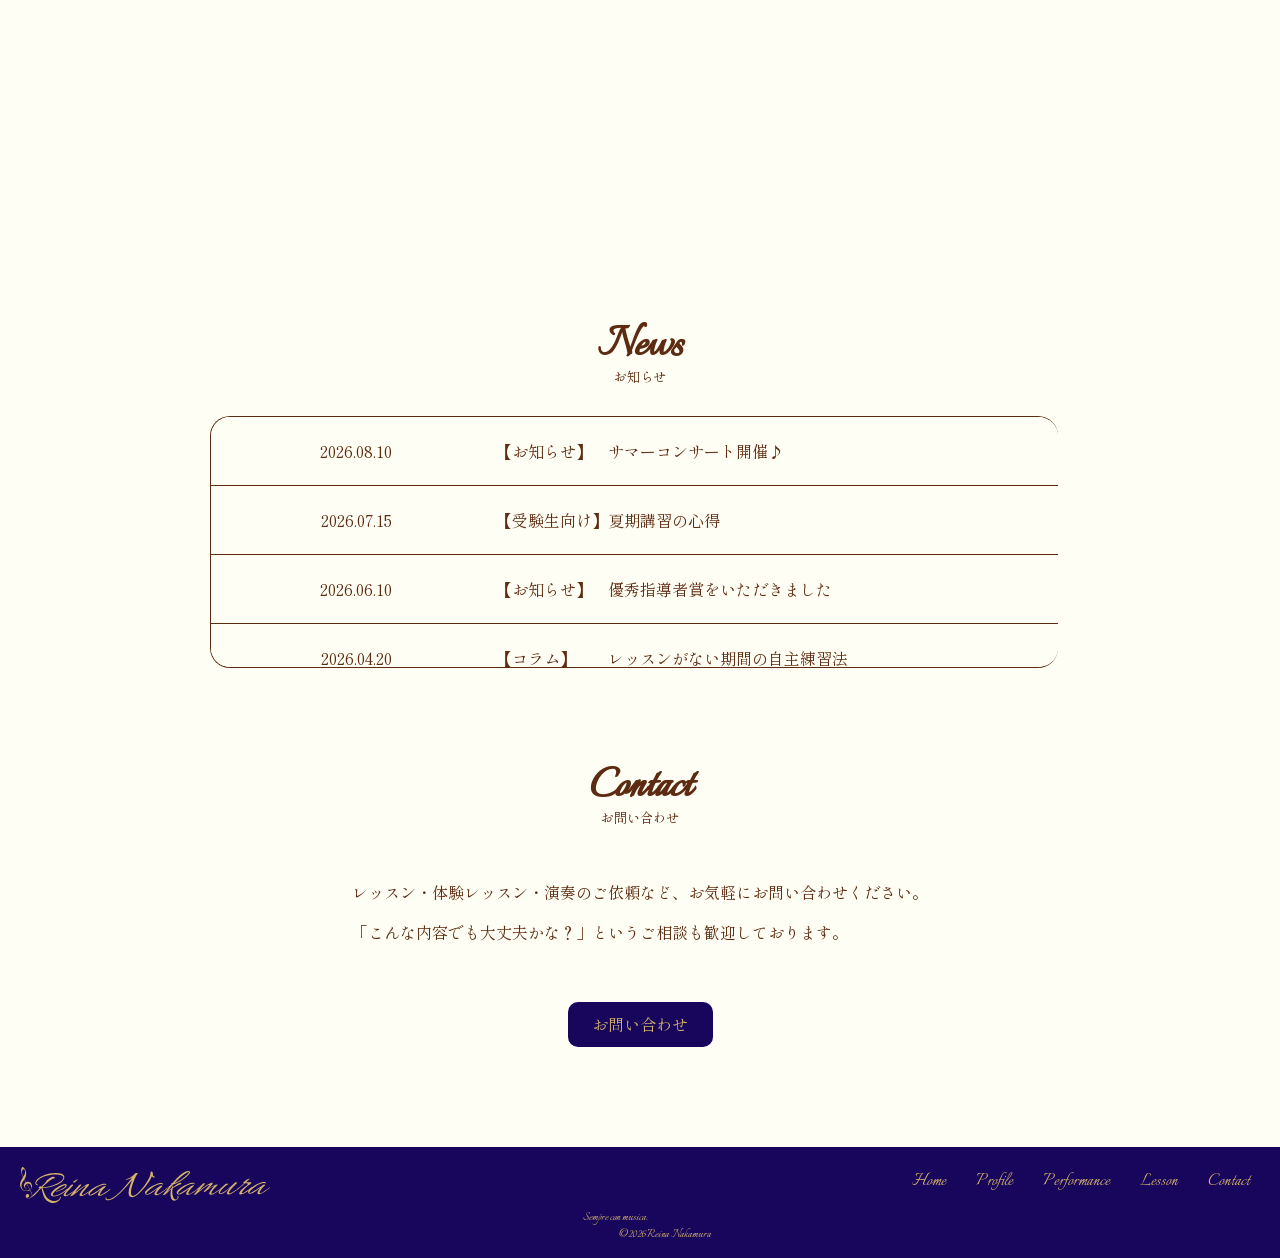
==== commit 5df06c04: "Add files via upload" ====
--- a/index.html
+++ b/index.html
@@ -42,8 +42,8 @@
         <section id="fv" class="inner">
             <div class="fv">
                 <div class="fv_img">
-                    <div class="fvimg1"></div>
-                    <div class="fvimg2"></div>
+                    <div class="fvimg1"><img src="images/1577280223883.jpg"></div>
+                    <div class="fvimg2"><img src="images/FV2.JPG"></div>
                 </div>
                 <div class="fv_text">
                     <h2 class="fv1">音楽は、</h2>
@@ -72,7 +72,7 @@
                 <a href="lesson/lesson.html" class="service_link">
                     <div class="service1">
                         <h3>受験・進学サポート</h3>
-                        <div class="service_img"></div>
+                        <div class="service_img"><img src="images/gosennsi.png"></div>
                         <div class="text1">
                             <p>音大・音高受験</p>
                             <p>または音楽コース志望の方</p><br>
@@ -84,7 +84,7 @@
                 <a href="lesson/lesson.html" class="service_link">
                     <div class="service2">
                         <h3>声楽レッスン</h3>
-                        <div class="service_img"></div>
+                        <div class="service_img"><img src="images/マイク.JPG"></div>
                         <div class="text2">
                             <p>初心者から経験者まで</p><br>
                             <p>音楽をより身近に楽しむ</p>
@@ -95,7 +95,7 @@
                 <a href="performance/performance.html" class="service_link">
                     <div class="service3">
                         <h3>演奏のご依頼</h3>
-                        <div class="service_img"></div>
+                        <div class="service_img"><img src="images/ChatGPT Image 2026年8月4日 11_21_23.png"></div>
                         <div class="text3">
                             <p>コンサートやイベント</p>
                             <p>学校での講演など</p><br>
@@ -112,7 +112,7 @@
             </div>
             <div class="profile_wrap">
                 <div class="profile_img">
-                    <img src="../../../../Downloads/1638365400811.jpg">
+                    <img src="images/profile.jpg">
                 </div>
                 <div class="profile_text">
                     <div class="profile_name">
@@ -195,7 +195,7 @@
         </p>
     </footer>
     <script src="js/jquery-4.0.0.min.js"></script>
-    <script src="js/anime.js"></script>
+    <script src="js/main.js"></script>
 </body>
 
 </html>
--- a/css/style.css
+++ b/css/style.css
@@ -32,7 +32,7 @@
 }
 
 header {
-    width: 100vw;
+    width: 100%;
     background: #17065c;
     color: #d4b26a;
     padding-bottom: 15px;
@@ -100,19 +100,25 @@
 .fvimg1 {
     width: 200px;
     height: 250px;
-    background: red;
     position: relative;
     transform: translateX(-70px)translateY(-20px);
     box-shadow: 4px 4px 12px rgba(93, 43, 17, .25);
 }
 
+.fvimg1 img {
+    width: 100%;
+}
+
 .fvimg2 {
     width: 240px;
     height: 180px;
-    background: blue;
     position: absolute;
     transform: translateX(50px)translateY(80px);
     box-shadow: 4px 4px 12px rgba(93, 43, 17, .25);
+}
+
+.fvimg2 img {
+    width: 100%;
 }
 
 .fv_text {
@@ -205,10 +211,16 @@
 }
 
 .service_img {
-    width: 300px;
+    width: 100%;
+    max-width: 300px;
     aspect-ratio: 5/3;
     background-color: #d4b26a;
     margin: 0 auto 25px;
+}
+
+.service_img img {
+    width: 100%;
+    aspect-ratio: 5/3;
 }
 
 .service1 h3,
@@ -256,7 +268,8 @@
 }
 
 .profile_text {
-    width: clamp(90%, 430px, 500px);
+    width: 100%;
+    max-width: 430px;
     margin: 10px 0;
     line-height: 2;
 }
@@ -358,7 +371,7 @@
 }
 
 footer {
-    width: 100vw;
+    width: 100%;
     margin-top: 100px;
     background: #17065c;
     color: #d4b26a;
@@ -398,8 +411,10 @@
     padding-left: 50px;
 }
 
+/* -------Profile------- */
+
 #title {
-    height: 80vh;
+    height: 70vh;
     display: flex;
     align-items: center;
     justify-content: center;
@@ -407,7 +422,7 @@
 
 #title img {
     position: relative;
-    width: 45vw;
+    width: clamp(260px, 45vw, 600px);
     opacity: 0.75;
 }
 
@@ -423,6 +438,350 @@
 .titletext small {
     font-size: 120%;
     line-height: 0.8;
+}
+
+#introduction {
+    width: 100%;
+    margin-bottom: 100px;
+}
+
+.introduction_top {
+    width: 100%;
+    display: flex;
+    gap: 30px;
+    margin-bottom: 50px;
+    align-items: center;
+}
+
+.introduction_img {
+    width: min(70%, 400px);
+    aspect-ratio: 1;
+    border-radius: 50%;
+    background: #17065c;
+}
+
+.introduction_img img {
+    width: 100%;
+    height: 100%;
+    object-fit: cover;
+    border-radius: 50%;
+    display: block;
+}
+
+.introduction_title {
+    text-align: center;
+    margin: auto;
+}
+
+.introduction_text p {
+    line-height: 2;
+}
+
+#history {
+    margin-bottom: 100px;
+}
+
+#history h2 {
+    margin-bottom: 50px;
+}
+
+.history_list dl {
+    display: grid;
+    grid-template-columns: 15% 1fr;
+    gap: 20px;
+}
+
+.history_list div {
+    display: flex;
+    flex-direction: column;
+    gap: 6px;
+}
+
+#history p {
+    text-align: center;
+}
+
+#history .contact_btn {
+    width: 250px;
+    margin: 50px auto 0;
+}
+
+#youtube {
+    display: flex;
+    flex-direction: column;
+    align-items: center;
+    margin-bottom: 100px;
+}
+
+#youtube iframe {
+    width: 100%;
+    max-width: 560px;
+    aspect-ratio: 16 / 9;
+    height: auto;
+    margin-bottom: 70px;
+}
+
+#youtube div {
+    align-items: flex-start;
+    line-height: 2;
+}
+
+#profile_contact {
+    display: flex;
+    flex-direction: column;
+    align-items: center;
+}
+
+/* -------Performance------- */
+
+#performance_top {
+    width: fit-content;
+    margin: 0 auto 50px;
+    line-height: 2;
+}
+
+#performance_price h2 {
+    text-align: center;
+    margin-bottom: 30px;
+}
+
+#performance_price p {
+    line-height: 2;
+    width: fit-content;
+    margin: 0 auto;
+}
+
+.center {
+    padding-left: 0 !important;
+    text-align: center;
+    margin-bottom: 10px;
+    font-size: 2rem;
+    font-weight: 600;
+}
+
+#performance_price ul {
+    width: fit-content;
+    margin: 30px auto;
+}
+
+#performance_price li {
+    line-height: 1.8;
+}
+
+#performance_price li::before,
+#lesson_price li::before {
+    content: "♪";
+    color: #5d2b11;
+    margin-right: 10px;
+}
+
+#performance_contact {
+    display: flex;
+    flex-direction: column;
+    line-height: 2;
+    align-items: center;
+    margin-top: 30px;
+}
+
+/* -------lesson------- */
+
+#lesson_top p {
+    width: max-content;
+    margin: auto;
+    line-height: 3rem;
+}
+
+#lesson_img {
+    display: grid;
+    grid-template-columns: 1fr 1fr;
+    gap: 10px;
+    margin: 50px auto;
+}
+
+#lesson_img img {
+    width: 100%;
+    aspect-ratio: 16/9;
+}
+
+.lesson_img1,
+.lesson_img2,
+.lesson_img3,
+.lesson_img4 {
+    position: relative;
+}
+
+#lesson_img h2 {
+    position: absolute;
+    z-index: 2;
+    width: 100%;
+    top: 50%;
+    transform: translateY(-50%);
+    padding-top: 3rem;
+    padding-bottom: 3rem;
+    font-size: 2.5rem;
+    white-space: nowrap;
+    background: rgba(255, 254, 244, .5);
+    text-align: center;
+}
+
+#lesson_price h2,
+#lesson_price h3 {
+    text-align: center;
+    margin: 30px auto;
+}
+
+#lesson_bottom {
+    width: fit-content;
+    margin: auto;
+    line-height: 3rem;
+}
+
+#lesson_price p {
+    width: fit-content;
+    margin: auto;
+    line-height: 3rem;
+}
+
+.no-break {
+    white-space: nowrap;
+}
+
+#lesson_price div {
+    display: grid;
+    align-items: center;
+    justify-items: center;
+    width: 30rem;
+    margin: auto;
+    aspect-ratio: 1/1;
+    padding: 30px 0;
+    background-color: #ffc2b8;
+    border-radius: 50%;
+}
+
+#lesson_price ul {
+    width: max-content;
+    margin: 30px auto;
+    line-height: 3rem;
+}
+
+#lesson_contact {
+    width: max-content;
+    margin: 50px auto;
+    display: grid;
+    justify-items: center;
+}
+
+#lesson_contact>.contact_btn {
+    margin-top: 20px;
+    align-items: center;
+    justify-content: center;
+}
+
+/* -------contact------- */
+
+.list_top {
+    text-align: center;
+    margin-bottom: 50px;
+}
+
+.form_row {
+    display: grid;
+}
+
+.form_row>div {
+    display: grid;
+    grid-template-columns: 180px 1fr;
+    border: 1px solid #d4b26a;
+    background: #f5f1eb;
+}
+
+.form_row>div:not(:first-child) {
+    border-top: none;
+}
+
+.form_row>div>label,
+.form_row>div>p {
+    display: flex;
+    align-items: center;
+    padding-left: 20px;
+    border-right: 1px solid #d4b26a;
+}
+
+.form_row small {
+    color: red;
+    font-size: 1rem;
+}
+
+.name_input {
+    display: grid;
+    grid-template-columns: 1fr 1fr;
+}
+
+.name_input>div {
+    display: flex;
+    align-items: center;
+}
+
+.name_input label {
+    padding: 0 10px;
+}
+
+.form_purpose {
+    min-height: 100px;
+}
+
+.form_purpose_bottom {
+    display: grid;
+}
+
+input,
+select,
+textarea {
+    width: 100%;
+    border: none;
+    background: #fff;
+    padding: 15px;
+    font-size: 1.8rem;
+    color: #5d2b11;
+    font-family: inherit;
+    box-sizing: border-box;
+}
+
+.radio_group {
+    display: flex;
+    justify-content: space-evenly;
+    gap: 5rem;
+}
+
+.radio_group>label {
+    display: grid;
+    grid-template-columns: 25px 1fr;
+    align-items: center;
+}
+
+textarea {
+    min-height: 180px;
+    resize: vertical;
+}
+
+#contact_bottom {
+    display: flex;
+    flex-direction: column;
+    align-items: center;
+}
+
+#error_message {
+    color: red;
+    margin: 0 0 15px;
+    text-align: center;
+    grid-template-columns: none !important;
+}
+
+#contact_bottom div {
+    display: grid;
+    grid-template-columns: 25px 1fr;
+    align-items: center;
+    transform: translateY(45px);
 }
 
 /* -----mediaquery----- */
@@ -580,4 +939,24 @@
     .back_to_top {
         transform: scale(0.7) rotate(0.05turn);
     }
+
+    #title {
+        height: 60vh;
+    }
+
+    .introduction_top {
+        flex-direction: column;
+    }
+
+    #performance_price p {
+        font-size: 90%;
+    }
+
+    .center {
+        font-size: 1.9rem !important;
+    }
+
+    #lesson_img {
+        grid-template-columns: 1fr;
+    }
 }
--- a/css/anime.css
+++ b/css/anime.css
@@ -101,8 +101,234 @@
     transform: rotate(0.05turn) translateY(4px);
 }
 
+#performance_price li:hover,
+#lesson_price li:hover {
+    transform: none;
+}
+
+/* =========================
+   First View Animation
+   ========================= */
+
+/* 左斜め上からふわっと登場 */
+@keyframes fvFadeIn {
+    from {
+        opacity: 0;
+        transform: translate(-10px, -10px);
+    }
+
+    to {
+        opacity: 1;
+        transform: translate(0, 0);
+    }
+}
+
+
+/* 画像1 */
+@keyframes fvImg1FadeIn {
+    from {
+        opacity: 0;
+        transform: translateX(-80px) translateY(-30px);
+    }
+
+    to {
+        opacity: 1;
+        transform: translateX(-70px) translateY(-20px);
+    }
+}
+
+
+/* 画像2 */
+@keyframes fvImg2FadeIn {
+    from {
+        opacity: 0;
+        transform: translateX(40px) translateY(70px);
+    }
+
+    to {
+        opacity: 1;
+        transform: translateX(50px) translateY(80px);
+    }
+}
+
+
+/* 画像1：0秒 */
+.fvimg1 {
+    opacity: 0;
+    animation: fvImg1FadeIn 0.8s ease-out forwards;
+    animation-delay: 0s;
+}
+
+
+/* 画像2：0.8秒後 */
+.fvimg2 {
+    opacity: 0;
+    animation: fvImg2FadeIn 0.8s ease-out forwards;
+    animation-delay: 0.8s;
+}
+
+
+/* テキスト1・2 */
+.fv1,
+.fv2 {
+    opacity: 0;
+    animation: fvFadeIn 0.8s ease-out forwards;
+}
+
+
+/* テキスト1 */
+.fv1 {
+    animation-delay: 0s;
+}
+
+
+/* テキスト2 */
+.fv2 {
+    animation-delay: 0.8s;
+}
+
+
+/* テキスト3・4・5 */
+.fv3,
+.fv4,
+.fv5 {
+    opacity: 0;
+    animation: fvTextFadeIn 0.8s ease-out forwards;
+    animation-delay: 1.6s;
+}
+
+
+/* 下部 */
+.fv_bottom {
+    opacity: 0;
+    animation: fvBottomFadeIn 0.8s ease-out forwards;
+    animation-delay: 2.4s;
+}
+
+
+/* ふわっと浮き出る */
+@keyframes fvTextFadeIn {
+    from {
+        opacity: 0;
+        transform: translateY(5px);
+    }
+
+    to {
+        opacity: 1;
+        transform: translateY(0);
+    }
+}
+
+
+@keyframes fvBottomFadeIn {
+    from {
+        opacity: 0;
+        transform: translateY(5px);
+    }
+
+    to {
+        opacity: 1;
+        transform: translateY(0);
+    }
+}
+
+/* =========================
+   Section Title Animation
+   ========================= */
+
+@keyframes sectionTitleFadeIn {
+    from {
+        opacity: 0;
+        transform: translateY(10px);
+    }
+
+    to {
+        opacity: 1;
+        transform: translateY(0);
+    }
+}
+
+
+/* アニメーション前は見えない */
+.sectiontitle {
+    opacity: 0;
+}
+
+
+/* jQueryでクラスが付いたら実行 */
+.sectiontitle.is-visible {
+    animation: sectionTitleFadeIn 0.8s ease-out forwards;
+}
+
 @media (max-width:768px) {
     li:hover {
         transform: scale(1);
     }
+}
+
+@keyframes profileImgFadeIn {
+    from {
+        opacity: 0;
+        transform: translateX(-20px);
+    }
+
+    to {
+        opacity: 1;
+        transform: translateX(0);
+    }
+}
+
+@keyframes profileTextFadeIn {
+    from {
+        opacity: 0;
+        transform: translateX(20px);
+    }
+
+    to {
+        opacity: 1;
+        transform: translateX(0);
+    }
+}
+
+.profile_img,
+.profile_text {
+    opacity: 0;
+}
+
+.profile_img.is-visible {
+    animation: profileImgFadeIn 0.8s ease-out forwards;
+}
+
+.profile_text.is-visible {
+    animation: profileTextFadeIn 0.8s ease-out forwards;
+}
+
+/* =========================
+   Lower Page Title Animation
+   ========================= */
+
+@keyframes titleFadeIn {
+    from {
+        opacity: 0;
+    }
+
+    to {
+        opacity: 1;
+    }
+}
+
+
+/* タイトル画像 */
+#title img {
+    opacity: 0;
+    animation: titleFadeIn 0.8s ease-out forwards;
+    animation-delay: 0s;
+}
+
+
+/* タイトルテキスト */
+.titletext {
+    opacity: 0;
+    animation: titleFadeIn 0.8s ease-out forwards;
+    animation-delay: 0.5s;
 }
